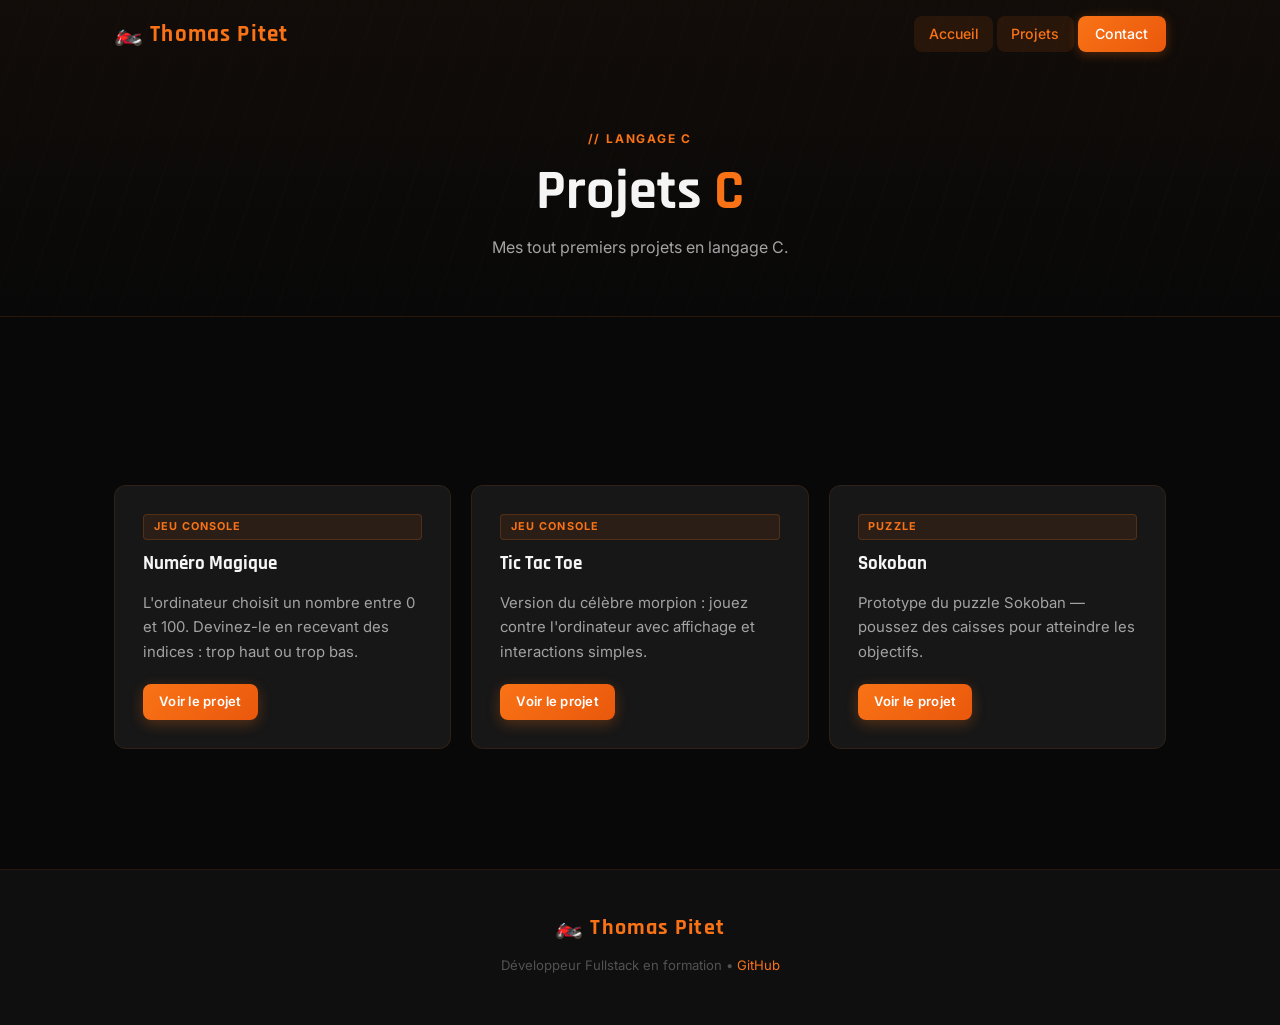
==== projets/c/index.html @ 204278e8 "mise a jour avec IA" ====
<!DOCTYPE html>
<html lang="fr">
<head>
    <meta charset="UTF-8" />
    <meta name="viewport" content="width=device-width, initial-scale=1" />
    <title>Projets C — Thomas Pitet</title>
    <link rel="stylesheet" href="../../assets/css/style.css" />
</head>
<body>

<nav id="navbar">
    <div class="nav-container">
        <a href="../../index.html" class="nav-logo">🏍️ Thomas Pitet</a>
        <div class="nav-links">
            <a href="../../index.html" class="nav-link">Accueil</a>
            <a href="../../pages/projets.html" class="nav-link active">Projets</a>
            <a href="../../pages/contact.html" class="nav-link nav-cta">Contact</a>
        </div>
        <button class="hamburger" aria-label="Menu">
            <span></span><span></span><span></span>
        </button>
    </div>
    <div class="mobile-menu">
        <a href="../../index.html" class="nav-link">Accueil</a>
        <a href="../../pages/projets.html" class="nav-link active">Projets</a>
        <a href="../../pages/contact.html" class="nav-link">Contact</a>
    </div>
</nav>

<div class="page-hero">
    <div class="container">
        <span class="section-tag">// Langage C</span>
        <h1>Projets <span>C</span></h1>
        <p>Mes tout premiers projets en langage C.</p>
    </div>
</div>

<section class="section">
    <div class="container">
        <div class="projects-grid">
            <div class="project-card reveal reveal-delay-1">
                <span class="project-tag">Jeu Console</span>
                <div class="project-title">Numéro Magique</div>
                <p>L'ordinateur choisit un nombre entre 0 et 100. Devinez-le en recevant des indices : trop haut ou trop bas.</p>
                <a href="numero-magique.html" class="btn btn-sm">Voir le projet</a>
            </div>
            <div class="project-card reveal reveal-delay-2">
                <span class="project-tag">Jeu Console</span>
                <div class="project-title">Tic Tac Toe</div>
                <p>Version du célèbre morpion : jouez contre l'ordinateur avec affichage et interactions simples.</p>
                <a href="tic-tac-toe.html" class="btn btn-sm">Voir le projet</a>
            </div>
            <div class="project-card reveal reveal-delay-3">
                <span class="project-tag">Puzzle</span>
                <div class="project-title">Sokoban</div>
                <p>Prototype du puzzle Sokoban — poussez des caisses pour atteindre les objectifs.</p>
                <a href="sokoban.html" class="btn btn-sm">Voir le projet</a>
            </div>
        </div>
    </div>
</section>

<footer class="site-footer">
    <div class="container">
        <div class="footer-logo">🏍️ Thomas Pitet</div>
        <p class="footer-sub">Développeur Fullstack en formation &bull; <a href="https://github.com/ThomasPitet" target="_blank" rel="noopener">GitHub</a></p>
    </div>
</footer>

<script src="../../assets/js/loader.js"></script>
<script src="../../assets/js/navbar.js"></script>
<script src="../../assets/js/reveal.js"></script>
<script src="../../assets/js/skill-bars.js"></script>
<script src="../../assets/js/typewriter.js"></script>
<script src="../../assets/js/particles.js"></script>
<script src="../../assets/js/contact-form.js"></script>
</body>
</html>
---- assets/css/style.css ----
﻿/* ============================================================================
   IMPORT FONTS — Rajdhani (display bold) + Inter (body)
   ============================================================================ */
@import url('https://fonts.googleapis.com/css2?family=Rajdhani:wght@400;500;600;700&family=Inter:wght@300;400;500;600;700&display=swap');

/* ============================================================================
   CSS VARIABLES — Moto Influencer Theme
   ============================================================================ */
:root {
    --primary:       #f97316;
    --primary-dark:  #ea580c;
    --primary-light: #fb923c;
    --primary-glow:  rgba(249, 115, 22, 0.25);
    --secondary:     #dc2626;
    --bg:            #080808;
    --bg-2:          #0f0f0f;
    --surface:       #171717;
    --surface-2:     #212121;
    --border:        rgba(249, 115, 22, 0.1);
    --border-hover:  rgba(249, 115, 22, 0.45);
    --text:          #f5f5f5;
    --text-muted:    #a3a3a3;
    --text-faint:    #525252;
    --radius:        12px;
    --radius-sm:     8px;
    --shadow-sm:     0 2px 8px rgba(0, 0, 0, 0.5);
    --shadow-md:     0 8px 32px rgba(0, 0, 0, 0.6);
    --shadow-glow:   0 0 30px rgba(249, 115, 22, 0.18);
    --transition:    0.25s cubic-bezier(0.4, 0, 0.2, 1);
    --nav-height:    68px;
}

/* ============================================================================
   RESET & BASE
   ============================================================================ */
*, *::before, *::after { box-sizing: border-box; margin: 0; padding: 0; }
html { scroll-behavior: smooth; }
body {
    background: var(--bg); color: var(--text);
    font-family: 'Inter', 'Segoe UI', sans-serif;
    line-height: 1.65; overflow-x: hidden;
    -webkit-font-smoothing: antialiased;
}
img { max-width: 100%; height: auto; display: block; }
a { color: inherit; }
ul, ol { padding-left: 1.5rem; }
li { margin-bottom: 0.4rem; }
p { margin: 0.5rem 0; color: var(--text-muted); font-size: 0.93rem; }

/* ============================================================================
   CUSTOM CURSOR
   ============================================================================ */
#cursor-dot {
    position: fixed; top: 0; left: 0;
    width: 10px; height: 10px;
    background: var(--primary); border-radius: 50%;
    pointer-events: none; z-index: 9999;
    transform: translate(-50%, -50%);
    transition: transform 0.08s, width 0.2s, height 0.2s, opacity 0.2s;
}
#cursor-ring {
    position: fixed; top: 0; left: 0;
    width: 38px; height: 38px;
    border: 2px solid rgba(249, 115, 22, 0.45); border-radius: 50%;
    pointer-events: none; z-index: 9998;
    transform: translate(-50%, -50%);
    transition: transform 0.18s ease-out, width 0.2s, height 0.2s, border-color 0.2s, opacity 0.2s;
}
body.cursor-active, body.cursor-active a, body.cursor-active button, body.cursor-active .btn { cursor: none; }

/* ============================================================================
   PAGE LOADER
   ============================================================================ */
#loader {
    position: fixed; inset: 0; background: var(--bg); z-index: 9990;
    display: flex; align-items: center; justify-content: center;
    flex-direction: column; gap: 1.5rem;
    transition: opacity 0.5s ease, visibility 0.5s ease;
}
#loader.hidden { opacity: 0; visibility: hidden; pointer-events: none; }
.loader-text {
    font-family: 'Rajdhani', sans-serif;
    font-size: 2.8rem; font-weight: 700;
    color: var(--primary); letter-spacing: 0.15em;
}
.loader-bar-wrap { width: 180px; height: 3px; background: var(--surface-2); border-radius: 999px; overflow: hidden; }
.loader-bar-fill {
    height: 100%;
    background: linear-gradient(90deg, var(--primary-dark), var(--primary-light));
    border-radius: 999px; animation: loaderFill 1.1s ease forwards;
}
@keyframes loaderFill { from { width: 0; } to { width: 100%; } }

/* ============================================================================
   NAVBAR
   ============================================================================ */
#navbar {
    position: fixed; top: 0; left: 0; right: 0; height: var(--nav-height);
    z-index: 1000; transition: background var(--transition), box-shadow var(--transition);
}
#navbar.scrolled {
    background: rgba(8, 8, 8, 0.92);
    backdrop-filter: blur(14px); -webkit-backdrop-filter: blur(14px);
    box-shadow: 0 1px 0 var(--border);
}
.nav-container {
    max-width: 1100px; margin: 0 auto; padding: 0 1.5rem;
    height: 100%; display: flex; align-items: center; justify-content: space-between;
}
.nav-logo {
    font-family: 'Rajdhani', sans-serif; font-size: 1.45rem; font-weight: 700;
    color: var(--primary); text-decoration: none;
    display: flex; align-items: center; gap: 0.45rem;
    letter-spacing: 0.05em; transition: opacity var(--transition);
}
.nav-logo:hover { opacity: 0.85; }
.nav-links { display: flex; align-items: center; gap: 0.25rem; }
.nav-link {
    color: var(--text-muted); text-decoration: none;
    font-size: 0.88rem; font-weight: 500; padding: 0.4rem 0.9rem;
    border-radius: var(--radius-sm); position: relative;
    transition: color var(--transition), background var(--transition);
}
.nav-link:hover { color: var(--text); background: rgba(249, 115, 22, 0.08); }
.nav-link.active { color: var(--primary); background: rgba(249, 115, 22, 0.1); }
.nav-cta {
    background: linear-gradient(135deg, var(--primary), var(--primary-dark)) !important;
    color: white !important; padding: 0.4rem 1.1rem !important;
    box-shadow: 0 2px 12px rgba(249, 115, 22, 0.3);
}
.nav-cta:hover { filter: brightness(1.1); transform: translateY(-1px); }
.hamburger { display: none; flex-direction: column; gap: 5px; background: none; border: none; cursor: pointer; padding: 0.5rem; }
.hamburger span { width: 22px; height: 2px; background: var(--text-muted); border-radius: 2px; display: block; transition: all var(--transition); }
.hamburger.open span:nth-child(1) { transform: rotate(45deg) translate(5px, 5px); }
.hamburger.open span:nth-child(2) { opacity: 0; transform: translateX(-8px); }
.hamburger.open span:nth-child(3) { transform: rotate(-45deg) translate(5px, -5px); }
.mobile-menu {
    display: none; position: absolute; top: var(--nav-height); left: 0; right: 0;
    background: rgba(8, 8, 8, 0.97); backdrop-filter: blur(14px);
    border-bottom: 1px solid var(--border);
    padding: 1rem 1.5rem 1.5rem; flex-direction: column; gap: 0.3rem;
}
.mobile-menu.open { display: flex; }
.mobile-menu .nav-link { font-size: 1rem; padding: 0.65rem 1rem; }

/* ============================================================================
   HERO SECTION
   ============================================================================ */
#hero {
    min-height: 100vh; display: flex; align-items: center;
    position: relative; overflow: hidden; padding-top: var(--nav-height);
}
.hero-bg {
    position: absolute; inset: 0; pointer-events: none;
    background:
        radial-gradient(ellipse 70% 60% at 75% 50%, rgba(249, 115, 22, 0.07), transparent),
        radial-gradient(ellipse 50% 60% at 15% 40%, rgba(220, 38, 38, 0.04), transparent);
}
.hero-bg-lines {
    position: absolute; inset: 0;
    background-image: repeating-linear-gradient(
        108deg, transparent, transparent 28px,
        rgba(249, 115, 22, 0.018) 28px, rgba(249, 115, 22, 0.018) 30px
    );
}
#particles-canvas { position: absolute; inset: 0; width: 100%; height: 100%; pointer-events: none; }
.hero-inner {
    max-width: 1100px; margin: 0 auto; padding: 3rem 1.5rem 5rem;
    display: grid; grid-template-columns: 1fr auto;
    align-items: center; gap: 4rem; width: 100%; position: relative; z-index: 1;
}
.hero-badge {
    display: inline-flex; align-items: center; gap: 0.5rem;
    background: rgba(249, 115, 22, 0.09); border: 1px solid rgba(249, 115, 22, 0.22);
    color: var(--primary-light); padding: 0.35rem 1rem; border-radius: 999px;
    font-size: 0.75rem; font-weight: 700; text-transform: uppercase; letter-spacing: 0.12em;
    margin-bottom: 1.5rem; animation: fadeInDown 0.6s ease both;
}
.hero-name {
    font-family: 'Rajdhani', sans-serif;
    font-size: clamp(3rem, 8vw, 5.5rem); font-weight: 700;
    line-height: 1; color: var(--text); margin-bottom: 0.5rem;
    animation: fadeInDown 0.65s ease 0.1s both; letter-spacing: -0.01em;
}
.hero-name .accent { color: var(--primary); }
.hero-subtitle {
    font-family: 'Rajdhani', sans-serif;
    font-size: clamp(1.1rem, 3vw, 1.65rem); font-weight: 600;
    color: var(--text-muted); margin-bottom: 0.75rem; min-height: 2.4rem;
    animation: fadeInDown 0.65s ease 0.2s both;
    display: flex; align-items: center; gap: 0.2rem;
}
.cursor-blink { color: var(--primary); animation: blink 1s step-end infinite; font-weight: 300; }
@keyframes blink { 50% { opacity: 0; } }
.hero-quote {
    color: var(--text-faint) !important; font-style: italic;
    font-size: 0.9rem !important; margin-bottom: 2rem !important;
    animation: fadeInDown 0.65s ease 0.3s both;
}
.hero-cta { display: flex; gap: 1rem; flex-wrap: wrap; animation: fadeInDown 0.65s ease 0.4s both; }

.hero-photo-col { animation: fadeIn 0.9s ease 0.35s both; }
.hero-photo-ring {
    width: 250px; height: 250px; border-radius: 50%; padding: 3px;
    background: conic-gradient(
        var(--primary) 0deg, var(--primary-dark) 90deg,
        rgba(249, 115, 22, 0.08) 180deg, rgba(249, 115, 22, 0.08) 270deg,
        var(--primary) 360deg
    );
    animation: rotateBorder 6s linear infinite; position: relative;
}
.hero-photo-ring::after {
    content: ''; position: absolute; inset: -20px; border-radius: 50%;
    background: radial-gradient(circle, rgba(249, 115, 22, 0.12), transparent 70%);
    pointer-events: none; z-index: -1;
}
@keyframes rotateBorder { to { transform: rotate(360deg); } }
.hero-photo-inner {
    width: 100%; height: 100%; border-radius: 50%; overflow: hidden;
    background: var(--surface); animation: rotateBorderReverse 6s linear infinite;
}
@keyframes rotateBorderReverse { to { transform: rotate(-360deg); } }
.hero-photo-inner img { width: 100%; height: 100%; object-fit: cover; border-radius: 50%; }

.scroll-hint {
    position: absolute; bottom: 2rem; left: 50%; transform: translateX(-50%);
    display: flex; flex-direction: column; align-items: center; gap: 0.5rem;
    color: var(--text-faint); font-size: 0.7rem; text-transform: uppercase;
    letter-spacing: 0.15em; animation: fadeIn 1s ease 1.2s both; z-index: 1;
}
.scroll-mouse { width: 20px; height: 32px; border: 1.5px solid var(--text-faint); border-radius: 10px; position: relative; }
.scroll-mouse::after {
    content: ''; position: absolute; top: 5px; left: 50%; transform: translateX(-50%);
    width: 3px; height: 5px; background: var(--primary); border-radius: 2px;
    animation: scrollDot 1.6s ease infinite;
}
@keyframes scrollDot { 0% { opacity: 1; top: 5px; } 100% { opacity: 0; top: 18px; } }

/* ============================================================================
   LAYOUT
   ============================================================================ */
.container { max-width: 1100px; margin: 0 auto; padding: 0 1.5rem; }
.section { padding: 5rem 0; }
.section-alt { background: var(--bg-2); }
.section-header { text-align: center; margin-bottom: 3rem; }
.section-tag { display: inline-block; color: var(--primary); font-size: 0.75rem; font-weight: 700; text-transform: uppercase; letter-spacing: 0.15em; margin-bottom: 0.6rem; }
.section-title { font-family: 'Rajdhani', sans-serif; font-size: clamp(1.8rem, 4vw, 2.8rem); font-weight: 700; color: var(--text); line-height: 1.1; }
.section-line { width: 50px; height: 3px; margin: 0.75rem auto 0; background: linear-gradient(90deg, var(--primary), var(--primary-light)); border-radius: 2px; }

/* ============================================================================
   CARDS
   ============================================================================ */
.card {
    background: var(--surface); border: 1px solid var(--border);
    border-radius: var(--radius); padding: 1.75rem; box-shadow: var(--shadow-sm);
    transition: border-color var(--transition), box-shadow var(--transition), transform var(--transition);
    position: relative; overflow: hidden;
}
.card::after {
    content: ''; position: absolute; top: 0; left: 0; right: 0; height: 2px;
    background: linear-gradient(90deg, transparent, var(--primary), transparent);
    opacity: 0; transition: opacity var(--transition);
}
.card:hover { border-color: var(--border-hover); box-shadow: var(--shadow-glow); transform: translateY(-4px); }
.card:hover::after { opacity: 1; }
.card-icon { font-size: 1.8rem; margin-bottom: 1rem; line-height: 1; }
.card h3 { font-family: 'Rajdhani', sans-serif; font-size: 0.7rem; font-weight: 700; text-transform: uppercase; letter-spacing: 0.14em; color: var(--primary); margin-bottom: 0.75rem; }

/* Legacy card aliases */
.petit-cadre { background: var(--surface); border: 1px solid var(--border); border-radius: var(--radius); padding: 1.75rem; box-shadow: var(--shadow-sm); transition: border-color var(--transition), box-shadow var(--transition), transform var(--transition); position: relative; overflow: hidden; margin-bottom: 1rem; }
.petit-cadre:hover { border-color: var(--border-hover); box-shadow: var(--shadow-glow); transform: translateY(-4px); }
.petit-cadre h3 { font-family: 'Rajdhani', sans-serif; font-size: 0.7rem; font-weight: 700; text-transform: uppercase; letter-spacing: 0.14em; color: var(--primary); margin-bottom: 0.75rem; }
.gros-cadre { display: grid; grid-template-columns: repeat(auto-fit, minmax(250px, 1fr)); gap: 1.25rem; margin: 1.5rem 0; }
.skill-card { background: var(--surface); border: 1px solid var(--border); border-radius: var(--radius); padding: 1.75rem; box-shadow: var(--shadow-sm); }

/* ============================================================================
   ABOUT GRID
   ============================================================================ */
.about-grid { display: grid; grid-template-columns: repeat(auto-fit, minmax(300px, 1fr)); gap: 1.25rem; }

/* ============================================================================
   SKILLS
   ============================================================================ */
.skills-grid { display: grid; grid-template-columns: repeat(auto-fit, minmax(280px, 1fr)); gap: 1.25rem; }
.skill-item { margin-bottom: 1.1rem; }
.skill-header { display: flex; justify-content: space-between; align-items: center; margin-bottom: 0.4rem; }
.skill-label { font-size: 0.85rem; font-weight: 500; color: var(--text-muted); }
.skill-pct { font-size: 0.78rem; font-weight: 700; color: var(--primary); }
.skill-track { height: 5px; background: var(--surface-2); border-radius: 999px; overflow: hidden; }
.skill-fill { height: 100%; background: linear-gradient(90deg, var(--primary-dark), var(--primary-light)); border-radius: 999px; width: 0%; transition: width 1.3s cubic-bezier(0.4, 0, 0.2, 1); box-shadow: 0 0 8px var(--primary-glow); }
.tech-tags { display: flex; flex-wrap: wrap; gap: 0.4rem; margin-top: 1rem; }
.tech-tag { background: rgba(249, 115, 22, 0.07); border: 1px solid rgba(249, 115, 22, 0.18); color: var(--text-muted); padding: 0.2rem 0.65rem; border-radius: 999px; font-size: 0.75rem; font-weight: 500; transition: all var(--transition); }
.tech-tag:hover { background: rgba(249, 115, 22, 0.15); color: var(--primary-light); border-color: rgba(249, 115, 22, 0.4); }

/* ============================================================================
   OBJECTIVES
   ============================================================================ */
.objectives-grid { display: grid; grid-template-columns: repeat(auto-fit, minmax(300px, 1fr)); gap: 1.25rem; }
.objectives-container { display: grid; grid-template-columns: repeat(auto-fit, minmax(300px, 1fr)); gap: 1.25rem; margin: 1.5rem 0; }

.obj-card, .objective-section {
    background: var(--surface); border: 1px solid var(--border);
    border-radius: var(--radius); padding: 1.75rem;
    position: relative; overflow: hidden; transition: all var(--transition);
}
.obj-card::before, .objective-section::before { content: ''; position: absolute; bottom: 0; left: 0; right: 0; height: 2px; background: linear-gradient(90deg, var(--primary), transparent); }
.obj-card:hover, .objective-section:hover { border-color: var(--border-hover); box-shadow: var(--shadow-glow); transform: translateY(-4px); }
.obj-card h3, .objective-section h3 { font-family: 'Rajdhani', sans-serif; font-size: 0.7rem; font-weight: 700; text-transform: uppercase; letter-spacing: 0.14em; color: var(--primary); margin-bottom: 1rem; }
.obj-card ul, .objective-section ul { list-style: none; padding: 0; }
.obj-card li, .objective-section li { color: var(--text-muted); font-size: 0.9rem; margin-bottom: 0.6rem; padding-left: 1.2rem; position: relative; }
.obj-card li::before, .objective-section li::before { content: '▸'; position: absolute; left: 0; color: var(--primary); font-size: 0.75rem; top: 0.1rem; }

/* ============================================================================
   CTA SECTION
   ============================================================================ */
.cta-section { padding: 5rem 0; text-align: center; background: linear-gradient(135deg, rgba(249, 115, 22, 0.04) 0%, transparent 60%); border-top: 1px solid var(--border); border-bottom: 1px solid var(--border); }
.cta-section .section-title { text-align: center; margin: 0.5rem 0 1rem; }
.cta-actions { display: flex; gap: 1rem; justify-content: center; flex-wrap: wrap; margin-top: 2rem; }

/* ============================================================================
   PAGE HERO (inner pages)
   ============================================================================ */
.page-hero {
    padding: calc(var(--nav-height) + 3.5rem) 0 3rem; text-align: center;
    background: linear-gradient(180deg, rgba(249, 115, 22, 0.04), transparent);
    border-bottom: 1px solid var(--border); position: relative; overflow: hidden; margin-bottom: 3rem;
}
.page-hero::before { content: ''; position: absolute; inset: 0; background-image: repeating-linear-gradient(108deg, transparent, transparent 28px, rgba(249, 115, 22, 0.012) 28px, rgba(249, 115, 22, 0.012) 30px); pointer-events: none; }
.page-hero h1 { font-family: 'Rajdhani', sans-serif; font-size: clamp(2.2rem, 5vw, 3.5rem); font-weight: 700; color: var(--text); position: relative; z-index: 1; margin-bottom: 0.5rem; }
.page-hero h1 span { color: var(--primary); }
.page-hero p { color: var(--text-muted) !important; font-size: 1rem !important; position: relative; z-index: 1; }

.profile-section { display: flex; align-items: center; gap: 1.5rem; padding: 2rem 2.5rem; background: linear-gradient(135deg, var(--surface) 0%, var(--surface-2) 100%); border: 1px solid var(--border); border-radius: var(--radius); margin-bottom: 1.5rem; box-shadow: var(--shadow-sm); position: relative; overflow: hidden; }
.profile-section::before { content: ''; position: absolute; inset: 0; background: radial-gradient(ellipse 60% 80% at 0% 50%, rgba(249,115,22,0.1), transparent); pointer-events: none; }
.profile-image { width: 100px; height: 100px; border-radius: 50%; object-fit: cover; border: 2px solid var(--primary); flex-shrink: 0; box-shadow: 0 0 0 4px rgba(249, 115, 22, 0.15); }

/* ============================================================================
   BUTTONS
   ============================================================================ */
.btn {
    display: inline-flex; align-items: center; gap: 0.4rem;
    padding: 0.65rem 1.5rem; border-radius: var(--radius-sm);
    font-weight: 600; font-size: 0.88rem; font-family: inherit;
    text-decoration: none; border: none; cursor: pointer;
    transition: all var(--transition); letter-spacing: 0.02em;
    position: relative; overflow: hidden;
    background: linear-gradient(135deg, var(--primary), var(--primary-dark));
    color: #fff; box-shadow: 0 4px 14px rgba(249, 115, 22, 0.28);
}
.btn:hover { transform: translateY(-2px); box-shadow: 0 8px 22px rgba(249, 115, 22, 0.42); filter: brightness(1.08); }
.btn:active { transform: translateY(0); filter: none; }
.btn-primary { background: linear-gradient(135deg, var(--primary), var(--primary-dark)); color: #fff; box-shadow: 0 4px 14px rgba(249, 115, 22, 0.28); }
.btn-primary:hover { transform: translateY(-2px); box-shadow: 0 8px 22px rgba(249, 115, 22, 0.42); filter: brightness(1.08); }
.btn-outline { background: transparent; color: var(--text-muted); border: 1px solid rgba(249, 115, 22, 0.35); box-shadow: none; filter: none; }
.btn-outline:hover { background: rgba(249, 115, 22, 0.08); color: var(--text); border-color: var(--primary); transform: translateY(-2px); box-shadow: 0 0 20px rgba(249, 115, 22, 0.12); filter: none; }
.btn-sm { padding: 0.45rem 1rem; font-size: 0.82rem; }

/* ============================================================================
   PROJECTS PAGE
   ============================================================================ */
.projects-grid { display: grid; grid-template-columns: repeat(auto-fill, minmax(280px, 1fr)); gap: 1.25rem; margin: 2.5rem 0; }
.project-card { background: var(--surface); border: 1px solid var(--border); border-radius: var(--radius); padding: 1.75rem; transition: all var(--transition); display: flex; flex-direction: column; position: relative; overflow: hidden; }
.project-card::before { content: ''; position: absolute; top: 0; left: 0; width: 3px; height: 0%; background: linear-gradient(180deg, var(--primary), var(--primary-dark)); transition: height 0.4s ease; }
.project-card:hover { border-color: var(--border-hover); transform: translateY(-4px); box-shadow: var(--shadow-glow); }
.project-card:hover::before { height: 100%; }
.project-tag { display: inline-block; background: rgba(249, 115, 22, 0.09); border: 1px solid rgba(249, 115, 22, 0.2); color: var(--primary); padding: 0.18rem 0.6rem; border-radius: 4px; font-size: 0.68rem; font-weight: 700; text-transform: uppercase; letter-spacing: 0.1em; margin-bottom: 0.75rem; }
.project-title { font-family: 'Rajdhani', sans-serif; font-size: 1.2rem; font-weight: 700; color: var(--text); margin-bottom: 0.5rem; line-height: 1.2; }
.project-card p { flex: 1; margin-bottom: 1.25rem; }
.project-card .btn { align-self: flex-start; }

/* ============================================================================
   CONTACT PAGE
   ============================================================================ */
.contact-layout { display: grid; grid-template-columns: 1fr 1.6fr; gap: 2rem; align-items: start; max-width: 900px; margin: 0 auto 4rem; }
.contact-info-card, .contact-form-card { background: var(--surface); border: 1px solid var(--border); border-radius: var(--radius); padding: 1.75rem; }
.contact-info-card { position: sticky; top: calc(var(--nav-height) + 1.5rem); }
.contact-info-card h3, .contact-form-card h3 { font-family: 'Rajdhani', sans-serif; font-size: 0.7rem; font-weight: 700; text-transform: uppercase; letter-spacing: 0.14em; color: var(--primary); margin-bottom: 1.25rem; }
.contact-form-card h3 { margin-bottom: 1.5rem; }
.contact-item { display: flex; align-items: center; gap: 0.85rem; padding: 0.75rem 0; border-bottom: 1px solid var(--border); color: var(--text-muted); text-decoration: none; font-size: 0.88rem; transition: all var(--transition); }
.contact-item:last-child { border-bottom: none; }
.contact-item:hover { color: var(--primary); padding-left: 0.25rem; }
.contact-item-icon { width: 34px; height: 34px; border-radius: var(--radius-sm); background: rgba(249, 115, 22, 0.1); display: flex; align-items: center; justify-content: center; font-size: 0.95rem; flex-shrink: 0; transition: background var(--transition); }
.contact-item:hover .contact-item-icon { background: rgba(249, 115, 22, 0.2); }

.form-group { margin-bottom: 1.25rem; }
.form-group label { display: block; margin-bottom: 0.35rem; color: var(--text-muted); font-weight: 500; font-size: 0.8rem; letter-spacing: 0.06em; text-transform: uppercase; }
.form-group input, .form-group textarea { width: 100%; padding: 0.7rem 1rem; border: 1px solid var(--border); border-radius: var(--radius-sm); background: var(--bg-2); color: var(--text); font-size: 0.93rem; font-family: inherit; transition: all var(--transition); outline: none; }
.form-group input::placeholder, .form-group textarea::placeholder { color: var(--text-faint); }
.form-group input:focus, .form-group textarea:focus { border-color: var(--primary); background: var(--surface-2); box-shadow: 0 0 0 3px var(--primary-glow); }
.form-group textarea { min-height: 140px; resize: vertical; }
.form-success { background: rgba(34, 197, 94, 0.1); border: 1px solid rgba(34, 197, 94, 0.3); color: #4ade80; border-radius: var(--radius-sm); padding: 1rem 1.25rem; margin-bottom: 1rem; font-size: 0.9rem; display: none; }
.form-success.show { display: block; }

/* Legacy contact */
.contact-container { max-width: 800px; margin: 0 auto; }
.contact-info { background: var(--surface); padding: 1.5rem 1.75rem; border: 1px solid var(--border); border-radius: var(--radius); margin-bottom: 1rem; }
.contact-info a { color: var(--text-muted); text-decoration: none; display: inline-flex; align-items: center; gap: 0.35rem; padding: 0.45rem 1rem; margin: 0.3rem 0.4rem 0.3rem 0; border: 1px solid var(--border); border-radius: 999px; transition: all var(--transition); font-weight: 500; font-size: 0.875rem; background: var(--bg-2); }
.contact-info a:hover { border-color: var(--border-hover); color: var(--text); }
.contact-form { background: var(--surface); padding: 2rem 2.5rem; border: 1px solid var(--border); border-radius: var(--radius); }

/* ============================================================================
   FOOTER
   ============================================================================ */
.site-footer { background: var(--bg-2); border-top: 1px solid var(--border); padding: 2.5rem 0; text-align: center; }
.footer-logo { font-family: 'Rajdhani', sans-serif; font-size: 1.4rem; font-weight: 700; color: var(--primary); margin-bottom: 0.5rem; letter-spacing: 0.05em; }
.footer-sub { color: var(--text-faint) !important; font-size: 0.82rem !important; }
.footer-sub a { color: var(--primary); text-decoration: none; }
.footer-sub a:hover { text-decoration: underline; }

/* ============================================================================
   SCROLL REVEAL
   ============================================================================ */
.reveal { opacity: 0; transform: translateY(32px); transition: opacity 0.65s ease, transform 0.65s ease; }
.reveal.visible { opacity: 1; transform: translateY(0); }
.reveal-delay-1 { transition-delay: 0.12s; }
.reveal-delay-2 { transition-delay: 0.24s; }
.reveal-delay-3 { transition-delay: 0.36s; }

/* ============================================================================
   KEYFRAMES
   ============================================================================ */
@keyframes fadeInDown { from { opacity: 0; transform: translateY(-20px); } to { opacity: 1; transform: translateY(0); } }
@keyframes fadeIn { from { opacity: 0; } to { opacity: 1; } }

/* ============================================================================
   MISC LEGACY
   ============================================================================ */
h1 { font-family: 'Rajdhani', sans-serif; font-size: 2rem; font-weight: 700; color: var(--text); line-height: 1.2; }
h2 { font-family: 'Rajdhani', sans-serif; font-size: 1.4rem; font-weight: 600; color: var(--text); margin-bottom: 0.5rem; line-height: 1.2; }
h3 { color: var(--primary); font-size: 0.85rem; font-weight: 600; margin-bottom: 0.5rem; line-height: 1.2; }
ul { color: var(--text-muted); }
li { color: var(--text-muted); }
.numagique { display: flex; flex-direction: column; align-items: center; }

/* ============================================================================
   RESPONSIVE
   ============================================================================ */
@media (max-width: 900px) { .contact-layout { grid-template-columns: 1fr; } .contact-info-card { position: static; } }
@media (max-width: 768px) { .nav-links { display: none; } .hamburger { display: flex; } .hero-inner { grid-template-columns: 1fr; text-align: center; gap: 2.5rem; } .hero-photo-col { order: -1; } .hero-photo-ring { width: 190px; height: 190px; margin: 0 auto; } .hero-cta { justify-content: center; } :root { --nav-height: 60px; } }
@media (max-width: 480px) { .hero-cta { flex-direction: column; align-items: center; } .section { padding: 3.5rem 0; } .cta-actions { flex-direction: column; align-items: center; } }
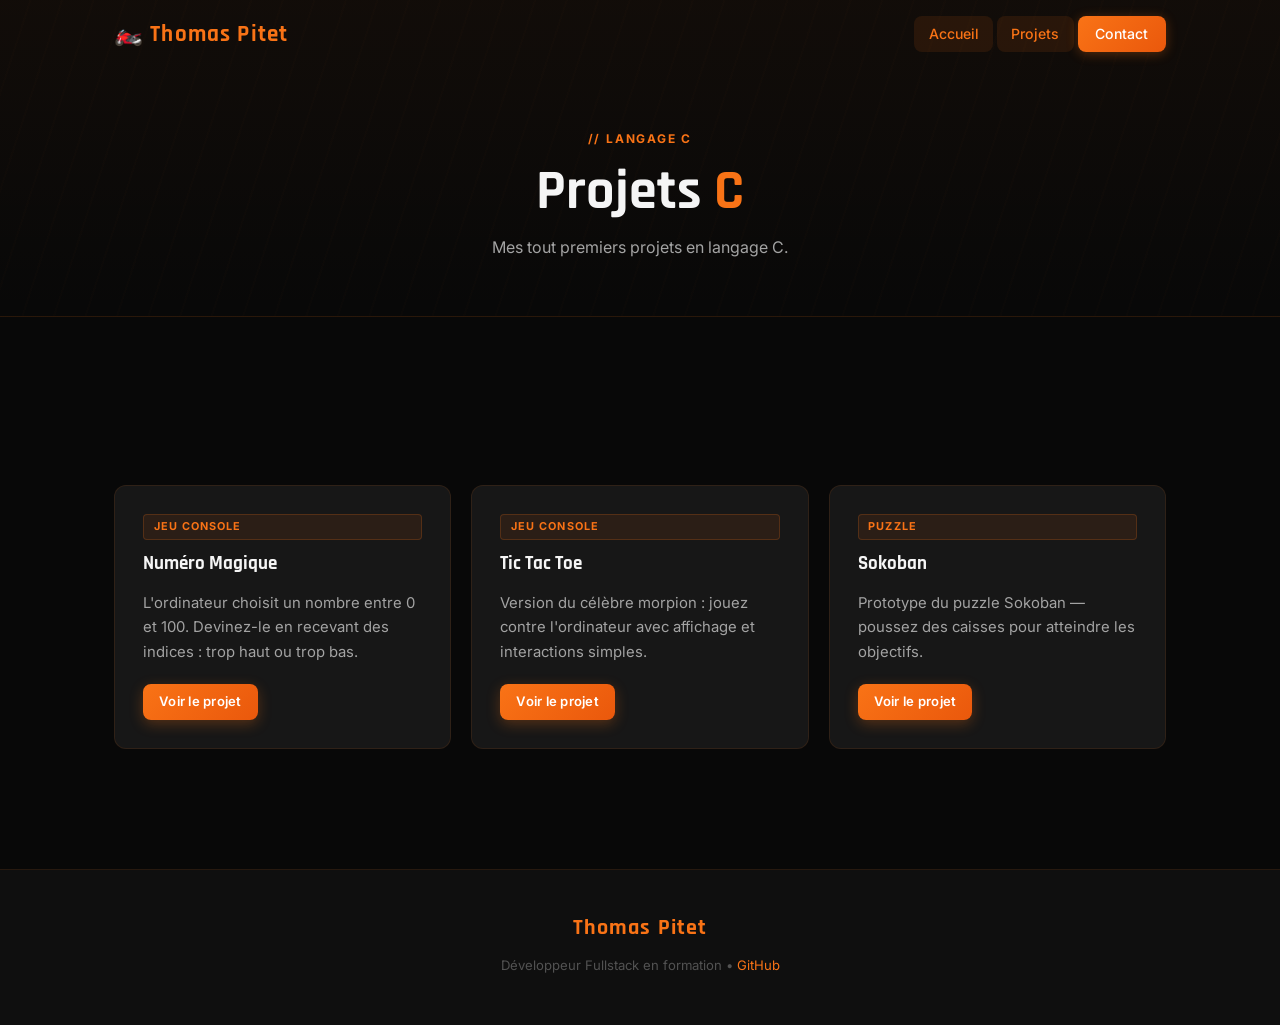
==== commit a73d9317: "style: suppression des emojis dans tout le projet" ====
--- a/projets/c/index.html
+++ b/projets/c/index.html
@@ -62,7 +62,7 @@
 
 <footer class="site-footer">
     <div class="container">
-        <div class="footer-logo">🏍️ Thomas Pitet</div>
+        <div class="footer-logo">Thomas Pitet</div>
         <p class="footer-sub">Développeur Fullstack en formation &bull; <a href="https://github.com/ThomasPitet" target="_blank" rel="noopener">GitHub</a></p>
     </div>
 </footer>
